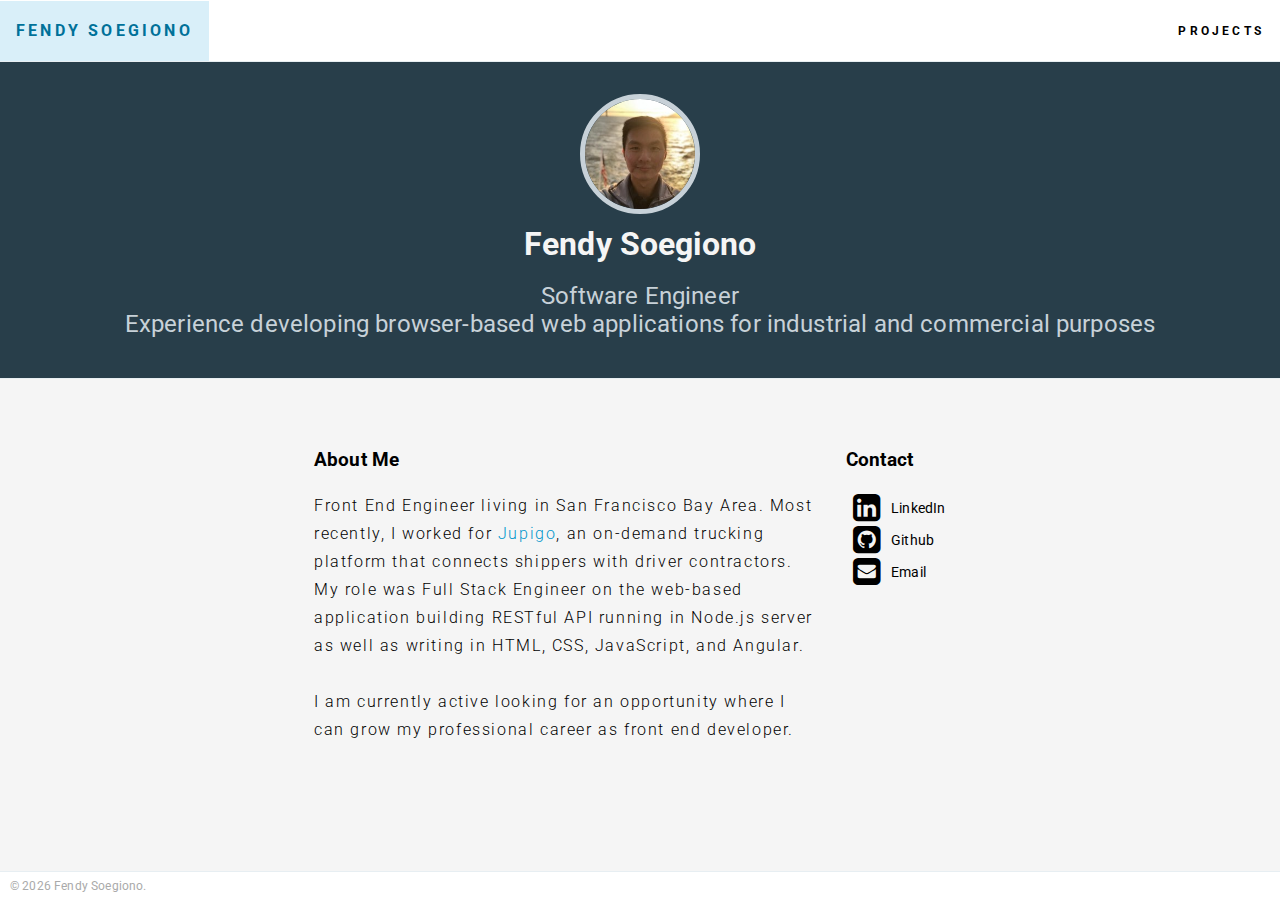
==== index.html @ d9ffaf65 "Init" ====
<!DOCTYPE html>
<html lang="en">
  <head>
    <meta name="description" content="Welcome to my personal website! My name is Fendy Soegiono and I am Front End Software Engineer.">
    <meta charset="utf-8">
    <meta name="keywords" content="Front End, software engineer, personal website">
    <meta name="viewport" content="width=device-width, initial-scale=1.0">
    <meta author="Fendy Soegiono">

    <script defer src="./js/navigation.js"></script>
    <script defer src="./js/footer.js"></script>

    <link rel="icon" href='./assets/favicon.png' />
    <link rel="stylesheet" href="./index.css">
    <link rel="stylesheet" href="https://fonts.googleapis.com/css?family=Roboto:300,400,500,700" />
    <link rel="stylesheet" href="https://cdnjs.cloudflare.com/ajax/libs/font-awesome/4.7.0/css/font-awesome.min.css">

    <title> Fendy Soegiono Front End Engineer Personal Website </title>

  </head>

  <body>
    <section class="grid-container">
      <nav class="nav-flex-container">
        <a href="index.html"> Fendy Soegiono </a>
        <a href="#" class="nav-toogle" onclick="onClickMenu()" aria-labelledby="menu">
          <i class="fa fa-bars"></i>
        </a>
        <ul class="nav-collapse" id="nav-menu">
          <li>
            <a href="component/projects.html">
              <span>Projects<span>
            </a>
          </li>
        </ul>
      </nav>

      <header class="header-flex-container">
        <img class="profile-picture" src="./assets/me.jpeg" alt="Fendy Soegiono" />
        <h1 class="full-name"> Fendy Soegiono </h1>
        <h2 class="description">
          Software Engineer <br>
          Experience developing browser-based web applications for industrial and commercial purposes
        </h2>
      </header>

      <main class="main-flex-container">
        <section class="width-about-me" role="aboutMe">
          <h3> About Me </h3>
          <p class="about-me-description">
            Front End Engineer living in San Francisco Bay Area.
            Most recently, I worked for <a href="https://www.jupigo.co" target="_blank">Jupigo</a>, an on-demand trucking platform that connects shippers with driver contractors.
            My role was Full Stack Engineer on the web-based application building RESTful API running in Node.js server as well as writing in HTML, CSS, JavaScript, and Angular. <br><br>
            I am currently active looking for an opportunity where I can grow my professional career as front end developer.
          </p>
        </section>
        <section role="contact">
          <h3> Contact </h3>
          <div role="links" class="links-container">
            <a href="https://www.linkedin.com/in/fendysoegiono/" target="_blank">
              <i class="fa fa-fw fa-linkedin-square fa-2x"></i>
              <span>LinkedIn</span>
            </a>
            <a href="https://www.github.com/fsoegiono/" target="_blank">
              <i class="fa fa-fw fa-github-square fa-2x"></i>
              <span> Github </span>
            </a>
            <a href="mailto:fsoegiono645@gmail.com" target="_blank">
              <i class="fa fa-fw fa-envelope-square fa-2x"></i>
              <span> Email </span>
            </a>
          </div>
        </section>
      </main>
      <footer>
        © <span id="copy-right-year"></span> Fendy Soegiono.
      </footer>
    </section>
  </body>
</html>
---- index.css ----
@import "./css/navigation.css";
@import "./css/header.css";
@import "./css/main.css";
@import "./css/footer.css";

html, body {
  width: 100%;
  height: 100%;
}

body {
  font-size: 16px;
  font-family: Roboto, Helvetica, Arial, sans-serif;
  margin: 0;
  height: 100%;
  letter-spacing: 0.01rem;
  line-height: 1.75rem;
}

.grid-container {
  display: grid;
  height: 100%;
  grid-template-rows: auto auto 1fr auto;
}
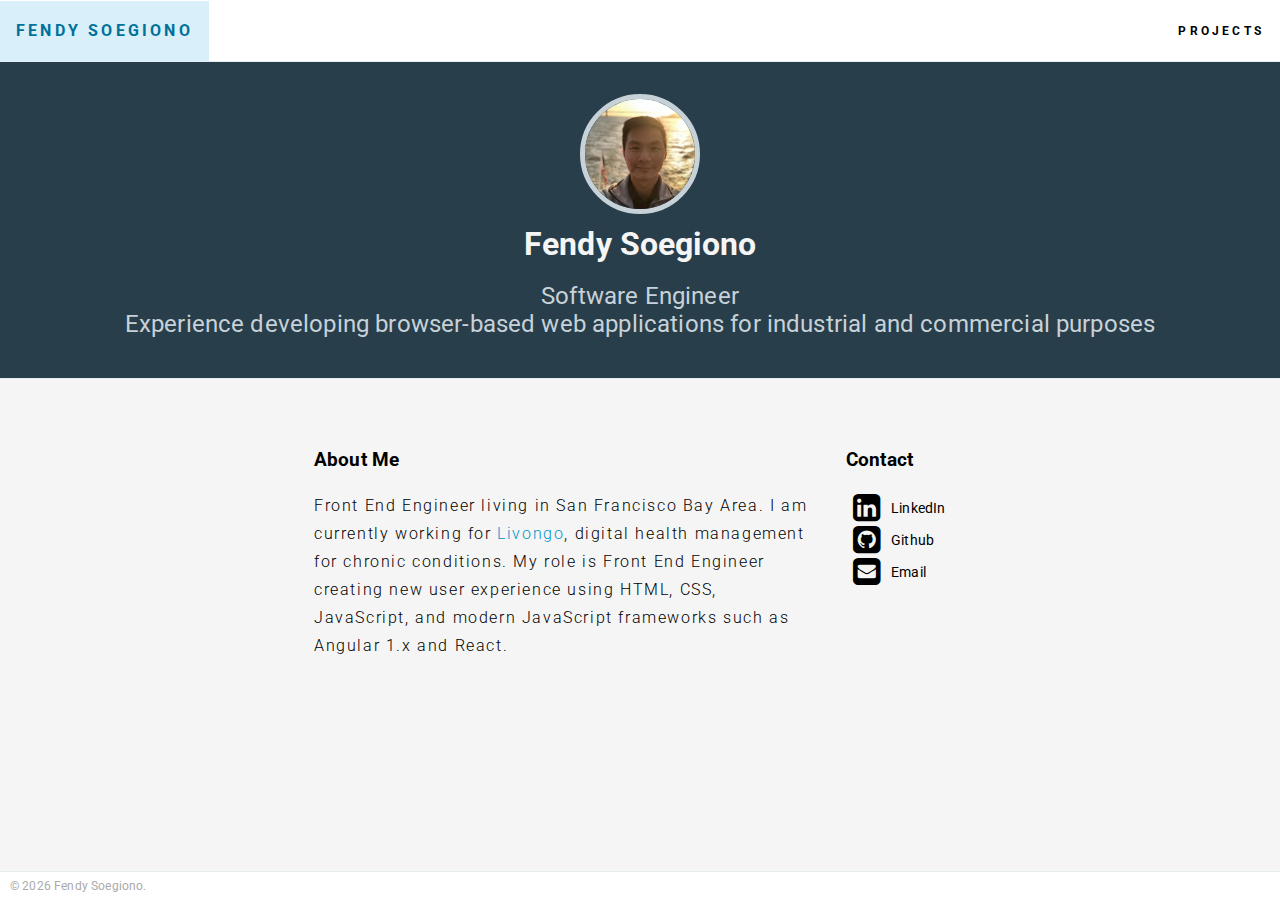
==== commit 6248177c: "update new project on Livongo" ====
--- a/index.html
+++ b/index.html
@@ -49,9 +49,8 @@
           <h3> About Me </h3>
           <p class="about-me-description">
             Front End Engineer living in San Francisco Bay Area.
-            Most recently, I worked for <a href="https://www.jupigo.co" target="_blank">Jupigo</a>, an on-demand trucking platform that connects shippers with driver contractors.
-            My role was Full Stack Engineer on the web-based application building RESTful API running in Node.js server as well as writing in HTML, CSS, JavaScript, and Angular. <br><br>
-            I am currently active looking for an opportunity where I can grow my professional career as front end developer.
+            I am currently working for <a href="https://www2.livongo.com/" target="_blank">Livongo</a>, digital health management for chronic conditions.
+            My role is Front End Engineer creating new user experience using HTML, CSS, JavaScript, and modern JavaScript frameworks such as Angular 1.x and React.
           </p>
         </section>
         <section role="contact">
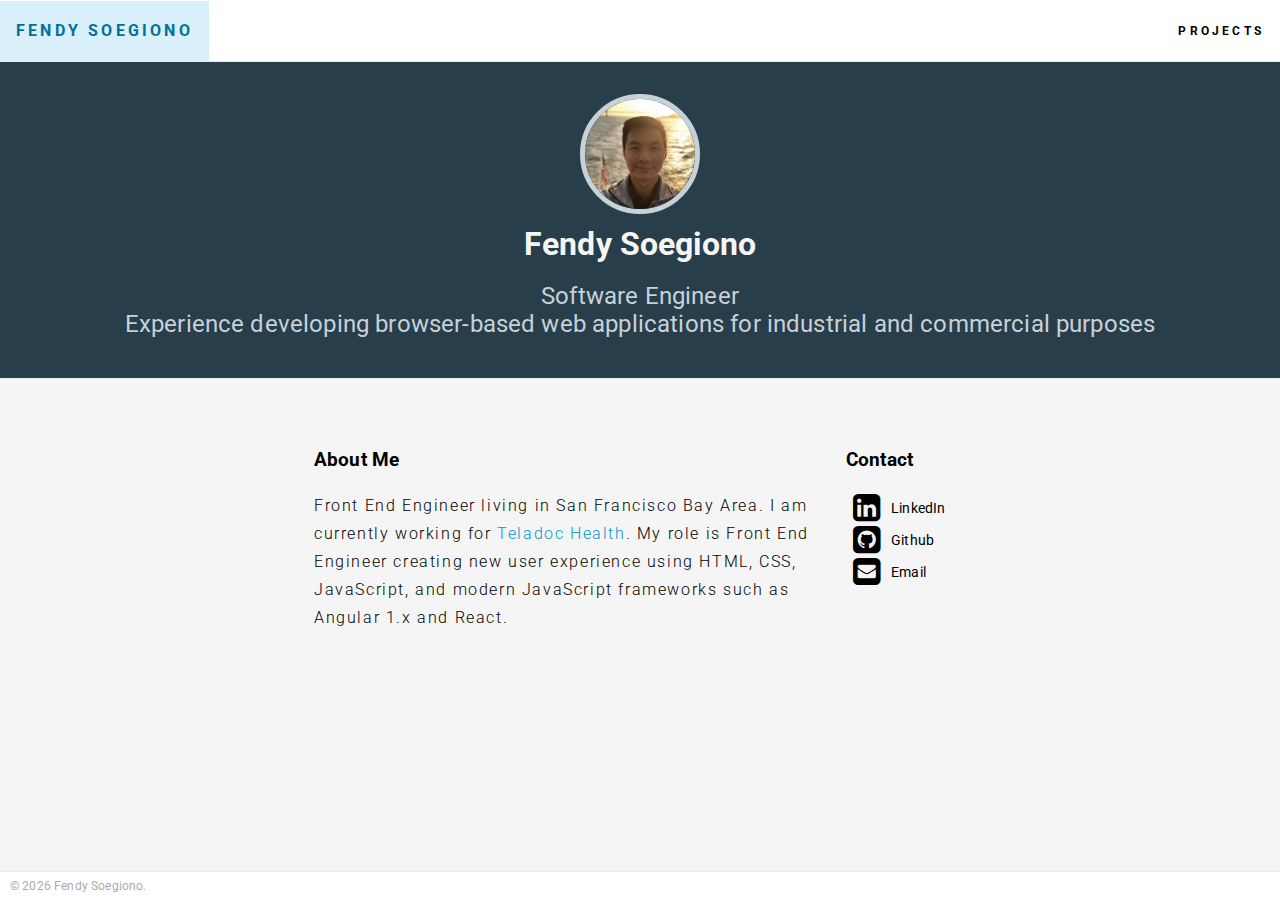
==== commit 26959f88: "add Teladoc to headline and project list" ====
--- a/index.html
+++ b/index.html
@@ -49,7 +49,7 @@
           <h3> About Me </h3>
           <p class="about-me-description">
             Front End Engineer living in San Francisco Bay Area.
-            I am currently working for <a href="https://www2.livongo.com/" target="_blank">Livongo</a>, digital health management for chronic conditions.
+            I am currently working for <a href="https://www.teladoc.com/" target="_blank">Teladoc Health</a>.
             My role is Front End Engineer creating new user experience using HTML, CSS, JavaScript, and modern JavaScript frameworks such as Angular 1.x and React.
           </p>
         </section>
